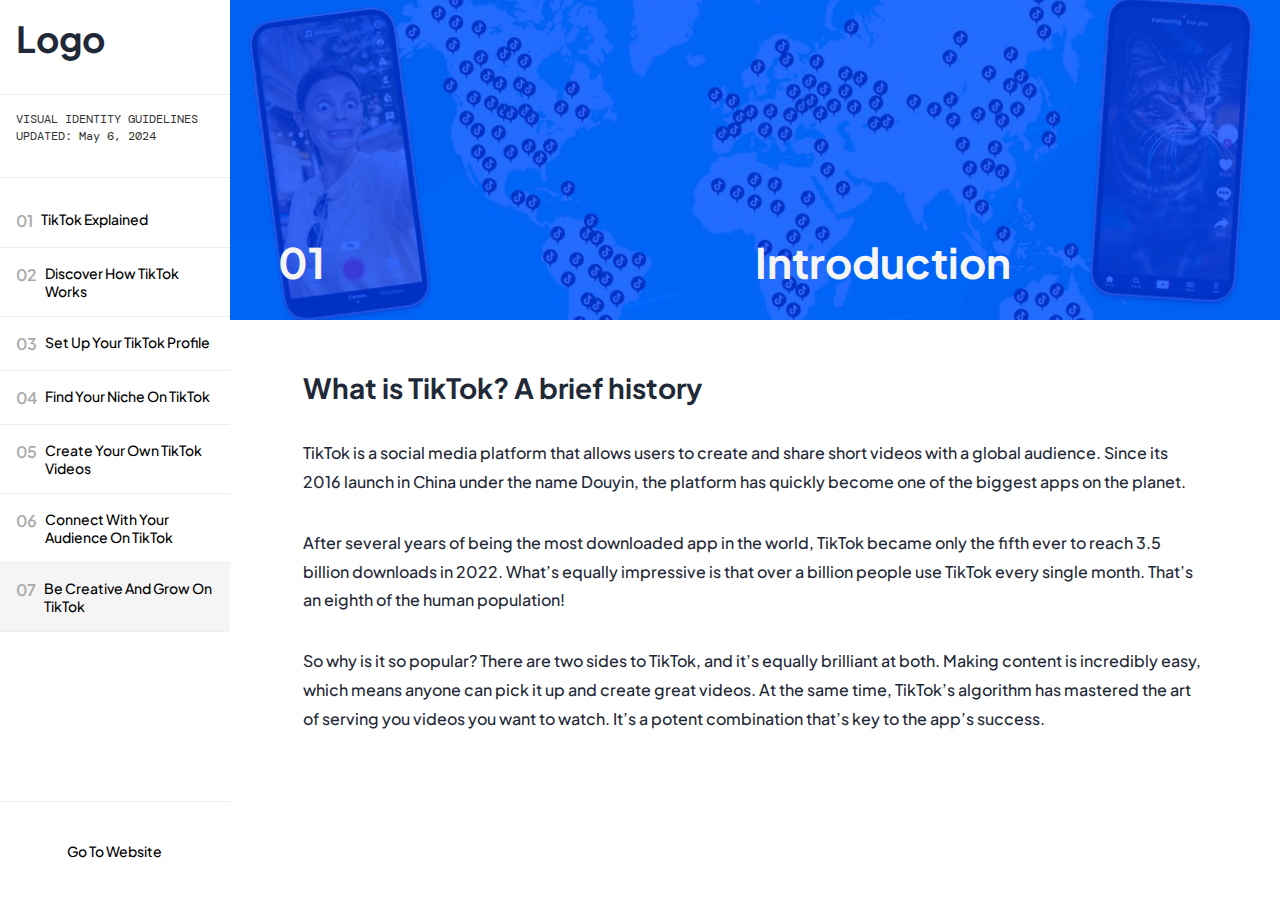
==== pages/be-creative-and-grow-on-tiktok.html @ 2a89b214 "first init" ====
<!DOCTYPE html>
<html lang="en">
    <head>
        <meta charset="UTF-8" />
        <meta name="viewport" content="width=device-width, initial-scale=1.0" />
        <title>Tiktok E6</title>

        <!-- Global styles -->
        <link rel="stylesheet" href="../styles/global.css" />
        <link rel="stylesheet" href="../styles/buttons/button.css" />
        <link rel="stylesheet" href="../styles/typography/typography.css" />
        <link rel="stylesheet" href="../styles/sidebar/sidebar.css" />
    </head>
    <body>
        <div class="container">
            <!-- Sidebar -->
            <aside class="sidebar-container">
                <!-- Sidebar header -->
                <div class="sidebar-header">
                    <!-- Logo -->
                    <div class="logo">
                        <!-- <img src="./assets/logo.png" alt="Logo" /> -->
                        <h1>Logo</h1>
                    </div>

                    <!-- Description -->
                    <div class="sidebar-description">
                        <p class="info">
                            VISUAL IDENTITY GUIDELINES UPDATED: May 6, 2024
                        </p>
                    </div>

                    <!-- Menu list -->
                    <ul class="sidebar-list">
                        <li>
                            <a href="../index.html">
                                <button class="ghost-btn">
                                    <span>01</span>
                                    <span>TikTok explained</span>
                                </button>
                            </a>
                        </li>
                        <li>
                            <a href="../pages/discover-how-tiktok-works.html">
                                <button class="ghost-btn">
                                    <span>02</span>
                                    <span>Discover how TikTok works</span>
                                </button>
                            </a>
                        </li>
                        <li>
                            <a href="../pages/setup-your-tiktok-profile.html">
                                <button class="ghost-btn">
                                    <span>03</span>
                                    <span>Set up your TikTok profile</span>
                                </button>
                            </a>
                        </li>
                        <li>
                            <a href="../pages/find-your-niche-on-tiktok.html">
                                <button class="ghost-btn">
                                    <span>04</span>
                                    <span>Find your niche on TikTok</span>
                                </button>
                            </a>
                        </li>
                        <li>
                            <a
                                href="../pages/create-your-own-tiktok-video.html"
                            >
                                <button class="ghost-btn">
                                    <span>05</span>
                                    <span>Create your own TikTok videos</span>
                                </button>
                            </a>
                        </li>
                        <li>
                            <a href="../pages/connect-with-your-audience.html">
                                <button class="ghost-btn">
                                    <span>06</span>
                                    <span
                                        >Connect with your audience on
                                        TikTok</span
                                    >
                                </button>
                            </a>
                        </li>
                        <li>
                            <a
                                href="../pages/be-creative-and-grow-on-tiktok.html"
                            >
                                <button class="ghost-btn active">
                                    <span>07</span>
                                    <span>Be creative and grow on TikTok</span>
                                </button>
                            </a>
                        </li>
                    </ul>
                </div>

                <!-- Sidebar footer -->
                <div class="sidebar-footer">
                    <button class="ghost-btn">Go to website</button>
                </div>
            </aside>

            <!-- Main container -->
            <main class="main-container">
                <header class="header-container">
                    <img src="../assets/What-is-TikTok.jpg" alt="" />
                    <div class="content">
                        <h2 class="heading-2">01</h2>
                        <h2 class="heading-2">Introduction</h2>
                    </div>
                </header>
                <div class="inner-container">
                    <h3 class="heading-3">What is TikTok? A brief history</h3>
                    <h3 class="heading-4">
                        TikTok is a social media platform that allows users to
                        create and share short videos with a global audience.
                        Since its 2016 launch in China under the name Douyin,
                        the platform has quickly become one of the biggest apps
                        on the planet.
                    </h3>
                    <h3 class="heading-4">
                        After several years of being the most downloaded app in
                        the world, TikTok became only the fifth ever to reach
                        3.5 billion downloads in 2022. What’s equally impressive
                        is that over a billion people use TikTok every single
                        month. That’s an eighth of the human population!
                    </h3>
                    <h3 class="heading-4">
                        So why is it so popular? There are two sides to TikTok,
                        and it’s equally brilliant at both. Making content is
                        incredibly easy, which means anyone can pick it up and
                        create great videos. At the same time, TikTok’s
                        algorithm has mastered the art of serving you videos you
                        want to watch. It’s a potent combination that’s key to
                        the app’s success.
                    </h3>
                </div>
            </main>
        </div>
    </body>
</html>
---- styles/global.css ----
/* Font Typography */
@import url('https://fonts.googleapis.com/css2?family=DM+Mono:ital,wght@0,300;0,400;0,500;1,300;1,400;1,500&family=Plus+Jakarta+Sans:ital,wght@0,200..800;1,200..800&display=swap');
@import url('./variables.css');

* {
    padding: 0px;
    margin: 0px;
    box-sizing: border-box;
}

body {
    font-family: var(--font-primary);
    font-size: var(--font-size-md);
    line-height: var(--line-height-md);
    color: var(--color-text);
    /* background-color: var(--color-neutral-light); */
}

h1,
h2,
h3,
h4,
h5,
h6 {
    color: var(--color-heading);
    font-family: var(--font-primary);
}

code,
pre {
    font-family: var(--font-secondary);
    background-color: var(--color-neutral-light);
    color: var(--color-neutral-dark);
    padding: var(--spacing-xs);
    border-radius: 4px;
}

a {
    text-decoration: none;
}

button {
    border: none;
    cursor: pointer;
}

/* Container */
.container {
    width: 100vw;
    height: auto;
    display: flex;
    align-items: start;
}

/* Main container */
.main-container {
    width: 100%;
    height: auto;
}

.inner-container {
    padding: 48px;
    width: 100%;
    max-width: 1000px;
    margin: 0px auto;
    height: auto;
    display: flex;
    flex-direction: column;
    gap: 32px;
}

/* Header */
.header-container {
    position: relative;
    width: 100%;
    min-height: 320px;
    background-color: var(--color-primary);
}

.header-container img {
    position: absolute;
    width: 100%;
    height: 100%;
    object-fit: cover;
}

.content {
    position: absolute;
    z-index: 88;
    width: 100%;
    height: 100%;
    background-color: #0040ffc4;
    display: grid;
    grid-template-columns: repeat(2, 1fr);
    align-items: flex-end;
    padding: 28px 48px;
}

.header-container .heading-2 {
    color: var(--color-neutral-light);
}

.markdown-editor {
    display: flex;
    gap: var(--spacing-xl);
    max-width: var(--breakpoint-lg);
    margin: 0 auto;
}

/* Responsive Typography */
@media (max-width: 768px) {
    body {
        font-size: var(--font-size-sm);
        line-height: var(--line-height-sm);
    }
}
---- styles/buttons/button.css ----
@import url('../global.css');
@import url('../variables.css');

.primary-btn {
    font-family: var(--font-secondary);
    text-transform: uppercase;
    font-size: var(--font-size-xs);
    padding: 16px 24px;
    background-color: var(--color-black);
    color: var(--color-neutral-light);
}
.primary-btn:hover {
    background-color: var(--color-neutral-dark);
}

.secondary-btn {
    font-family: var(--font-primary);
    font-size: var(--font-size-md);
    padding: 8px 24px;
    background-color: var(--color-neutral-light);
    color: var(--color-neutral-dark);
    display: flex;
    align-items: center;
    gap: 8px;
}
.secondary-btn:hover {
    background-color: var(--color-neutral-lightest);
}

.ghost-btn {
    font-weight: 500;
    font-family: var(--font-primary);
    background-color: transparent;
    font-size: var(--font-size-sm);
    padding: 8px 24px;
    color: var(--color-black);
    display: flex;
    text-align: start;
    gap: 8px;
    text-transform: capitalize;
}

.active {
    font-weight: 500;
    font-family: var(--font-primary);
    font-size: var(--font-size-sm);
    padding: 8px 24px;
    color: var(--color-black);
    display: flex;
    text-align: start;
    gap: 8px;
    text-transform: capitalize;
    background-color: var(--color-neutral-light);
}

.ghost-btn span:first-child {
    font-size: var(--font-size-md);
    font-weight: 600;
    color: #aaa;
}

.ghost-btn:hover {
    background-color: var(--color-neutral-light);
}
---- styles/typography/typography.css ----
@import url('../global.css');
@import url('../variables.css');

/* Typography */
.heading-1 {
    font-family: var(--font-primary);
    font-size: var(--font-size-2xl);
    color: var(--color-heading);
    line-height: var(--line-height-sm);
}

.heading-2 {
    font-family: var(--font-primary);
    font-size: var(--font-size-xl);
    color: var(--color-heading);
    line-height: var(--line-height-sm);
}

.heading-3 {
    font-family: var(--font-primary);
    font-size: var(--font-size-lg);
    color: var(--color-heading);
    line-height: var(--line-height-sm);
}

.heading-4 {
    font-family: var(--font-primary);
    font-size: var(--font-size-md);
    color: var(--color-heading);
    line-height: 1.8;
    font-weight: 500;
}

.heading-5 {
    font-family: var(--font-primary);
    font-size: var(--font-size-sm);
    color: var(--color-heading);
    line-height: var(--line-height-md);
}

.paragraph {
    font-family: var(--font-primary);
    font-size: var(--font-size-sm);
    color: var(--color-neutral-dark);
    line-height: var(--line-height-sm);
}

.info {
    font-family: var(--font-secondary);
    font-size: var(--font-size-xs);
    color: var(--color-neutral-dark);
    line-height: var(--line-height-sm);
}
---- styles/sidebar/sidebar.css ----
@import url('../global.css');
@import url('../variables.css');

.sidebar-container {
    position: sticky;
    left: 0px;
    top: 0px;
    width: 280px;
    min-height: 100vh;
    overflow-y: scroll;
    display: flex;
    flex-direction: column;
    justify-content: space-between;
}

.sidebar-header {
    width: 100%;
    display: flex;
    flex-direction: column;
    align-items: start;
}

.logo {
    font-size: large;
    width: 100%;
    padding: 16px 16px 32px 16px;
    border-bottom: 1px solid var(--color-neutral-lightest);
}

.sidebar-description {
    width: 100%;
    padding: 16px 16px 32px 16px;
    border-bottom: 1px solid var(--color-neutral-lightest);
}

.sidebar-list {
    padding: 16px 0px;
    width: 100%;
    display: flex;
    flex-direction: column;
}

.sidebar-list li button {
    border-bottom: 1px solid var(--color-neutral-lightest);
    width: 100%;
    padding: 16px 16px;
}

.sidebar-footer {
    padding: 32px 16px;
    display: flex;
    align-items: center;
    justify-content: center;
    border-top: 1px solid var(--color-neutral-lightest);
}
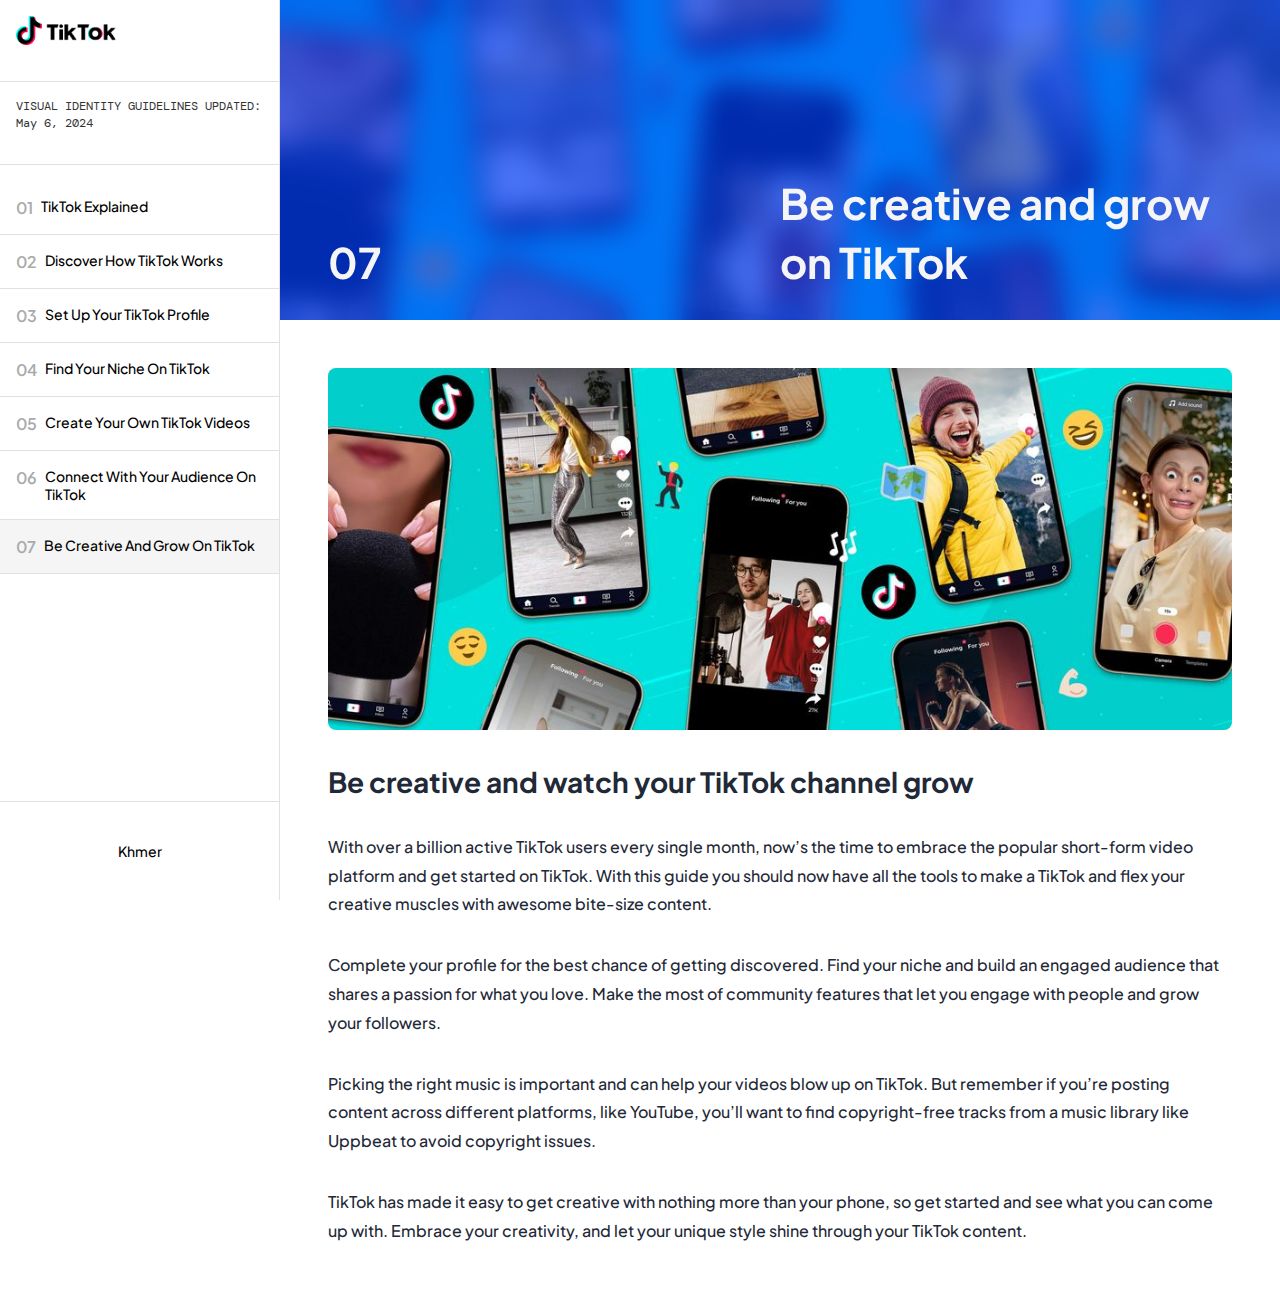
==== commit f1789a62: "sidebar & responsive" ====
--- a/pages/be-creative-and-grow-on-tiktok.html
+++ b/pages/be-creative-and-grow-on-tiktok.html
@@ -12,16 +12,21 @@
         <link rel="stylesheet" href="../styles/sidebar/sidebar.css" />
     </head>
     <body>
+        <button class="hamburger-menu" aria-label="Toggle menu">
+            <span></span>
+            <span></span>
+            <span></span>
+        </button>
+        <div class="sidebar-overlay"></div>
         <div class="container">
             <!-- Sidebar -->
             <aside class="sidebar-container">
                 <!-- Sidebar header -->
                 <div class="sidebar-header">
                     <!-- Logo -->
-                    <div class="logo">
-                        <!-- <img src="./assets/logo.png" alt="Logo" /> -->
-                        <h1>Logo</h1>
-                    </div>
+                    <a href="/" class="logo">
+                        <img src="../assets/TikTok_logo.svg.png" alt="Logo" />
+                    </a>
 
                     <!-- Description -->
                     <div class="sidebar-description">
@@ -100,46 +105,61 @@
 
                 <!-- Sidebar footer -->
                 <div class="sidebar-footer">
-                    <button class="ghost-btn">Go to website</button>
+                    <button class="ghost-btn">Khmer</button>
                 </div>
             </aside>
 
             <!-- Main container -->
             <main class="main-container">
                 <header class="header-container">
-                    <img src="../assets/What-is-TikTok.jpg" alt="" />
+                    <img src="../assets/Get-creative-on-TikTok.jpg" alt="" />
                     <div class="content">
-                        <h2 class="heading-2">01</h2>
-                        <h2 class="heading-2">Introduction</h2>
+                        <h2 class="heading-2">07</h2>
+                        <h2 class="heading-2">
+                            Be creative and grow on TikTok
+                        </h2>
                     </div>
                 </header>
                 <div class="inner-container">
-                    <h3 class="heading-3">What is TikTok? A brief history</h3>
-                    <h3 class="heading-4">
-                        TikTok is a social media platform that allows users to
-                        create and share short videos with a global audience.
-                        Since its 2016 launch in China under the name Douyin,
-                        the platform has quickly become one of the biggest apps
-                        on the planet.
+                    <img src="../assets/Get-creative-on-TikTok.jpg" alt="" />
+
+                    <h3 class="heading-3">
+                        Be creative and watch your TikTok channel grow
                     </h3>
-                    <h3 class="heading-4">
-                        After several years of being the most downloaded app in
-                        the world, TikTok became only the fifth ever to reach
-                        3.5 billion downloads in 2022. What’s equally impressive
-                        is that over a billion people use TikTok every single
-                        month. That’s an eighth of the human population!
-                    </h3>
-                    <h3 class="heading-4">
-                        So why is it so popular? There are two sides to TikTok,
-                        and it’s equally brilliant at both. Making content is
-                        incredibly easy, which means anyone can pick it up and
-                        create great videos. At the same time, TikTok’s
-                        algorithm has mastered the art of serving you videos you
-                        want to watch. It’s a potent combination that’s key to
-                        the app’s success.
-                    </h3>
+
+                    <h4 class="heading-4">
+                        With over a billion active TikTok users every single
+                        month, now’s the time to embrace the popular short-form
+                        video platform and get started on TikTok. With this
+                        guide you should now have all the tools to make a TikTok
+                        and flex your creative muscles with awesome bite-size
+                        content.
+                    </h4>
+
+                    <h4 class="heading-4">
+                        Complete your profile for the best chance of getting
+                        discovered. Find your niche and build an engaged
+                        audience that shares a passion for what you love. Make
+                        the most of community features that let you engage with
+                        people and grow your followers.
+                    </h4>
+                    <h4 class="heading-4">
+                        Picking the right music is important and can help your
+                        videos blow up on TikTok. But remember if you’re posting
+                        content across different platforms, like YouTube, you’ll
+                        want to find copyright-free tracks from a music library
+                        like Uppbeat to avoid copyright issues.
+                    </h4>
+                    <h4 class="heading-4">
+                        TikTok has made it easy to get creative with nothing
+                        more than your phone, so get started and see what you
+                        can come up with. Embrace your creativity, and let your
+                        unique style shine through your TikTok content.
+                    </h4>
                 </div>
             </main>
         </div>
+        <script src="../components/logo.js"></script>
+        <script src="../script.js"></script>
     </body>
 </html>
--- a/styles/global.css
+++ b/styles/global.css
@@ -9,6 +9,7 @@
 }
 
 body {
+    width: 100%;
     font-family: var(--font-primary);
     font-size: var(--font-size-md);
     line-height: var(--line-height-md);
@@ -36,7 +37,7 @@
 }
 
 a {
-    text-decoration: none;
+    color: var(--color-primary);
 }
 
 button {
@@ -46,7 +47,7 @@
 
 /* Container */
 .container {
-    width: 100vw;
+    width: 100%;
     height: auto;
     display: flex;
     align-items: start;
@@ -77,8 +78,17 @@
     background-color: var(--color-primary);
 }
 
+img {
+    width: 100%;
+    border-radius: 8px;
+}
+
 .header-container img {
     position: absolute;
+    top: 0px;
+    right: 0px;
+    bottom: 0px;
+    left: 0px;
     width: 100%;
     height: 100%;
     object-fit: cover;
@@ -86,10 +96,14 @@
 
 .content {
     position: absolute;
+    top: 0px;
+    right: 0px;
+    bottom: 0px;
     z-index: 88;
     width: 100%;
     height: 100%;
-    background-color: #0040ffc4;
+    background-color: #0040ffad;
+    backdrop-filter: blur(14px);
     display: grid;
     grid-template-columns: repeat(2, 1fr);
     align-items: flex-end;
@@ -107,10 +121,164 @@
     margin: 0 auto;
 }
 
-/* Responsive Typography */
+.block {
+    background-color: #dde5ff;
+    color: var(--color-neutral-dark);
+    padding: 28px;
+    border-radius: 8px;
+}
+
+.logo img {
+    width: 100px;
+    height: auto;
+}
+
 @media (max-width: 768px) {
-    body {
-        font-size: var(--font-size-sm);
-        line-height: var(--line-height-sm);
-    }
-}
+    /* Container adjustments */
+    .container {
+        position: relative;
+        width: 100%;
+    }
+
+    /* Sidebar adjustments */
+    .sidebar-container {
+        position: fixed;
+        display: none;
+        top: 0;
+        left: -100%;
+        width: 100%;
+        height: 100vh;
+        background-color: var(--color-neutral-light);
+        z-index: 1000;
+        transition: left 0.3s ease-in-out;
+        overflow-y: none;
+    }
+
+    .sidebar-container.active {
+        position: fixed;
+        left: 0;
+    }
+
+    /* Main container adjustments */
+    .main-container {
+        width: 100%;
+    }
+
+    .inner-container {
+        padding: 24px;
+        width: 100%;
+        max-width: 100%;
+    }
+
+    /* Header container adjustments */
+    .header-container {
+        min-height: 240px;
+    }
+
+    .content {
+        padding: 20px 24px;
+        grid-template-columns: 1fr;
+        gap: 8px;
+    }
+
+    /* Logo adjustments */
+    .logo img {
+        width: 80px;
+    }
+
+    /* Typography adjustments */
+    .heading-2 {
+        font-size: 24px;
+    }
+
+    .heading-3 {
+        font-size: 20px;
+    }
+
+    .heading-4 {
+        font-size: 16px;
+    }
+
+    /* Sidebar list adjustments */
+    .sidebar-list {
+        padding: 16px;
+        list-style: none;
+    }
+
+    /* Hamburger menu styles */
+    .hamburger-menu {
+        display: none;
+        position: fixed;
+        top: 20px;
+        right: 20px;
+        z-index: 1001;
+        background: #f6f6f6;
+        border-radius: 8px;
+        border: 1px solid #ccc;
+        padding: 10px;
+        cursor: pointer;
+    }
+
+    .hamburger-menu span {
+        display: block;
+        width: 24px;
+        height: 2px;
+        background-color: var(--color-text);
+        margin: 5px 0;
+        transition: 0.3s;
+    }
+
+    /* Active hamburger menu */
+    .hamburger-menu.active span:nth-child(1) {
+        transform: rotate(-45deg) translate(-5px, 6px);
+    }
+
+    .hamburger-menu.active span:nth-child(2) {
+        opacity: 0;
+    }
+
+    .hamburger-menu.active span:nth-child(3) {
+        transform: rotate(45deg) translate(-5px, -6px);
+    }
+
+    @media (max-width: 768px) {
+        .hamburger-menu {
+            display: block;
+        }
+    }
+
+    /* Overlay when sidebar is open */
+    .sidebar-overlay {
+        display: none;
+        position: fixed;
+        top: 0;
+        left: 0;
+        right: 0;
+        bottom: 0;
+        background-color: rgba(0, 0, 0, 0.5);
+        z-index: 999;
+    }
+
+    .sidebar-overlay.active {
+        display: block;
+    }
+}
+
+/* Smaller mobile devices */
+@media (max-width: 480px) {
+    .inner-container {
+        padding: 16px;
+    }
+
+    .header-container {
+        min-height: 200px;
+    }
+
+    .content {
+        padding: 16px;
+    }
+
+    .sidebar-container {
+        width: 240px;
+    }
+}
--- a/styles/sidebar/sidebar.css
+++ b/styles/sidebar/sidebar.css
@@ -2,15 +2,26 @@
 @import url('../variables.css');
 
 .sidebar-container {
-    position: sticky;
-    left: 0px;
-    top: 0px;
-    width: 280px;
+    position: relative;
+    left: 0%;
+    top: 0%;
+    max-width: 280px;
     min-height: 100vh;
-    overflow-y: scroll;
+    /* overflow-y: scroll; */
+    border-right: 1px solid var(--color-neutral-lightest);
     display: flex;
     flex-direction: column;
     justify-content: space-between;
+    transition: transform 0.3s ease-in-out;
+}
+
+.sidebar-container.active {
+    /* Show the sidebar */
+    transform: translateX(0);
+}
+.hamburger-menu {
+    /* Hide button on desktop */
+    display: none;
 }
 
 .sidebar-header {
@@ -46,6 +57,10 @@
     padding: 16px 16px;
 }
 
+.sidebar-list li a {
+    text-decoration: none;
+}
+
 .sidebar-footer {
     padding: 32px 16px;
     display: flex;
@@ -53,3 +68,18 @@
     justify-content: center;
     border-top: 1px solid var(--color-neutral-lightest);
 }
+
+@media (max-width: 768px) {
+    .sidebar-container {
+        position: fixed;
+        width: 100%;
+        max-width: 400px;
+        /* Hide sidebar by default on mobile */
+        transform: translateX(-100%);
+    }
+
+    .hamburger-menu {
+        /* Show button on mobile */
+        display: block;
+    }
+}
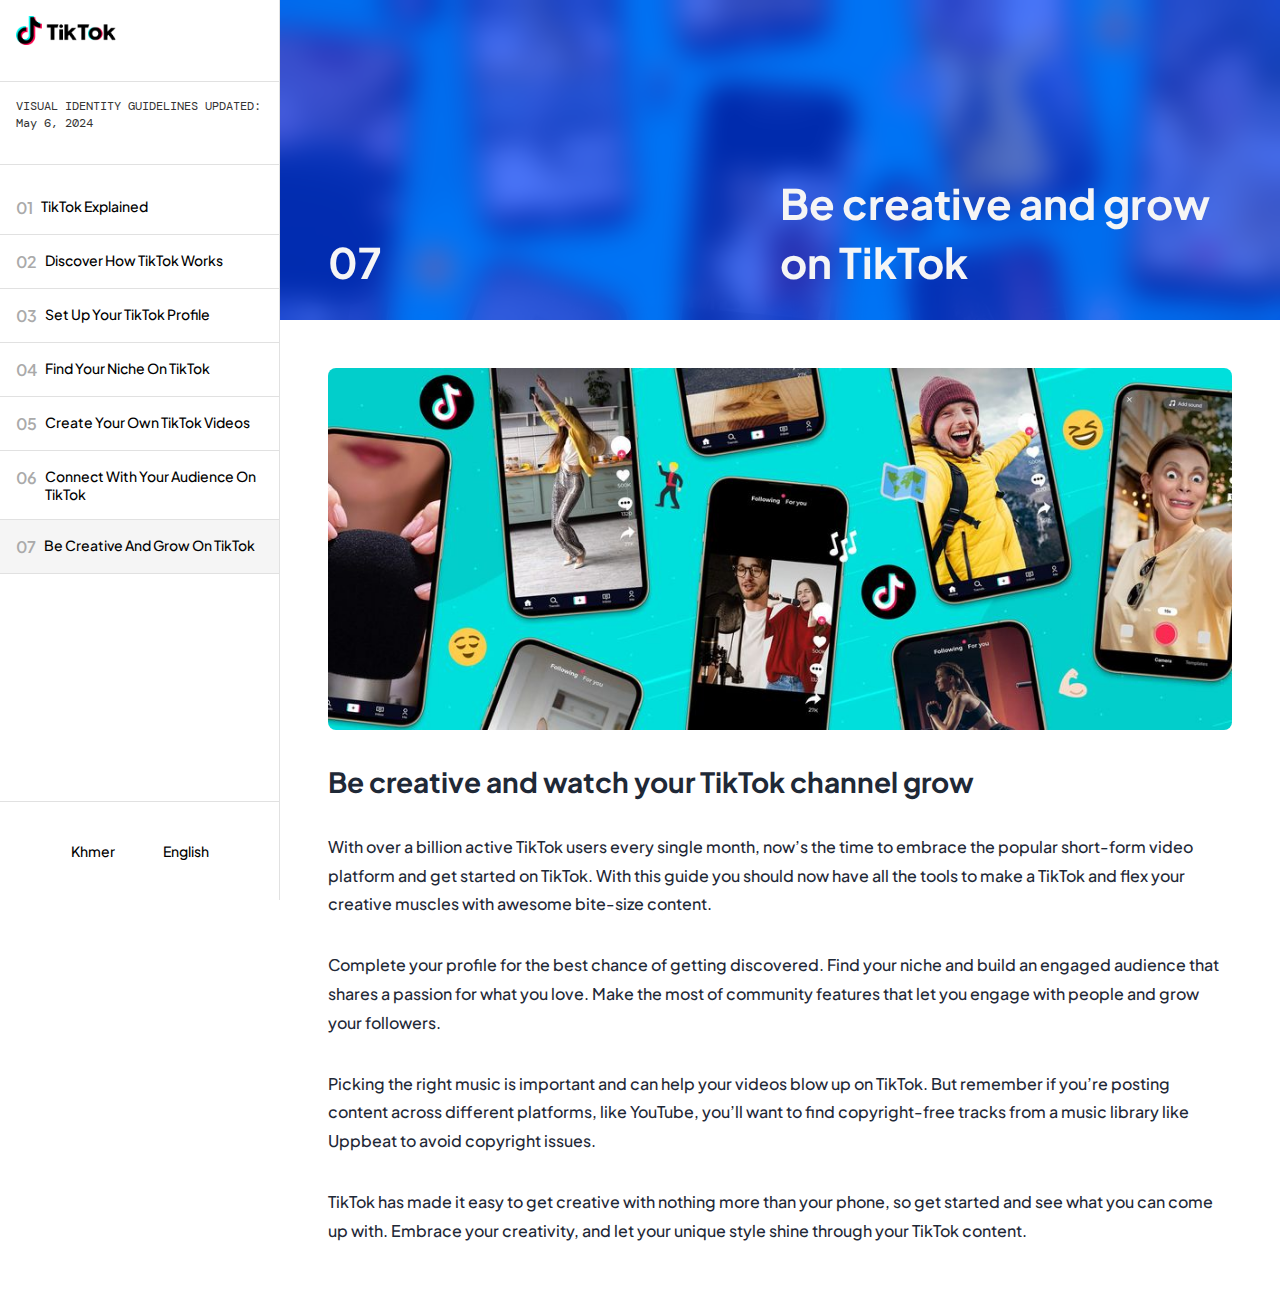
==== commit c281e2d4: "add translation function" ====
--- a/pages/be-creative-and-grow-on-tiktok.html
+++ b/pages/be-creative-and-grow-on-tiktok.html
@@ -1,165 +1,163 @@
 <!DOCTYPE html>
 <html lang="en">
-    <head>
-        <meta charset="UTF-8" />
-        <meta name="viewport" content="width=device-width, initial-scale=1.0" />
-        <title>Tiktok E6</title>
 
-        <!-- Global styles -->
-        <link rel="stylesheet" href="../styles/global.css" />
-        <link rel="stylesheet" href="../styles/buttons/button.css" />
-        <link rel="stylesheet" href="../styles/typography/typography.css" />
-        <link rel="stylesheet" href="../styles/sidebar/sidebar.css" />
-    </head>
-    <body>
-        <button class="hamburger-menu" aria-label="Toggle menu">
-            <span></span>
-            <span></span>
-            <span></span>
-        </button>
-        <div class="sidebar-overlay"></div>
-        <div class="container">
-            <!-- Sidebar -->
-            <aside class="sidebar-container">
-                <!-- Sidebar header -->
-                <div class="sidebar-header">
-                    <!-- Logo -->
-                    <a href="/" class="logo">
-                        <img src="../assets/TikTok_logo.svg.png" alt="Logo" />
-                    </a>
+<head>
+    <meta charset="UTF-8" />
+    <meta name="viewport" content="width=device-width, initial-scale=1.0" />
+    <title>Tiktok E6</title>
 
-                    <!-- Description -->
-                    <div class="sidebar-description">
-                        <p class="info">
-                            VISUAL IDENTITY GUIDELINES UPDATED: May 6, 2024
-                        </p>
-                    </div>
+    <!-- Global styles -->
+    <link rel="stylesheet" href="../styles/global.css" />
+    <link rel="stylesheet" href="../styles/buttons/button.css" />
+    <link rel="stylesheet" href="../styles/typography/typography.css" />
+    <link rel="stylesheet" href="../styles/sidebar/sidebar.css" />
+</head>
 
-                    <!-- Menu list -->
-                    <ul class="sidebar-list">
-                        <li>
-                            <a href="../index.html">
-                                <button class="ghost-btn">
-                                    <span>01</span>
-                                    <span>TikTok explained</span>
-                                </button>
-                            </a>
-                        </li>
-                        <li>
-                            <a href="../pages/discover-how-tiktok-works.html">
-                                <button class="ghost-btn">
-                                    <span>02</span>
-                                    <span>Discover how TikTok works</span>
-                                </button>
-                            </a>
-                        </li>
-                        <li>
-                            <a href="../pages/setup-your-tiktok-profile.html">
-                                <button class="ghost-btn">
-                                    <span>03</span>
-                                    <span>Set up your TikTok profile</span>
-                                </button>
-                            </a>
-                        </li>
-                        <li>
-                            <a href="../pages/find-your-niche-on-tiktok.html">
-                                <button class="ghost-btn">
-                                    <span>04</span>
-                                    <span>Find your niche on TikTok</span>
-                                </button>
-                            </a>
-                        </li>
-                        <li>
-                            <a
-                                href="../pages/create-your-own-tiktok-video.html"
-                            >
-                                <button class="ghost-btn">
-                                    <span>05</span>
-                                    <span>Create your own TikTok videos</span>
-                                </button>
-                            </a>
-                        </li>
-                        <li>
-                            <a href="../pages/connect-with-your-audience.html">
-                                <button class="ghost-btn">
-                                    <span>06</span>
-                                    <span
-                                        >Connect with your audience on
-                                        TikTok</span
-                                    >
-                                </button>
-                            </a>
-                        </li>
-                        <li>
-                            <a
-                                href="../pages/be-creative-and-grow-on-tiktok.html"
-                            >
-                                <button class="ghost-btn active">
-                                    <span>07</span>
-                                    <span>Be creative and grow on TikTok</span>
-                                </button>
-                            </a>
-                        </li>
-                    </ul>
+<body>
+    <button class="hamburger-menu" aria-label="Toggle menu">
+        <span></span>
+        <span></span>
+        <span></span>
+    </button>
+    <div class="sidebar-overlay"></div>
+    <div class="container">
+        <!-- Sidebar -->
+        <aside class="sidebar-container">
+            <!-- Sidebar header -->
+            <div class="sidebar-header">
+                <!-- Logo -->
+                <a href="/" class="logo">
+                    <img src="../assets/TikTok_logo.svg.png" alt="Logo" />
+                </a>
+
+                <!-- Description -->
+                <div class="sidebar-description">
+                    <p class="info">
+                        VISUAL IDENTITY GUIDELINES UPDATED: May 6, 2024
+                    </p>
                 </div>
 
-                <!-- Sidebar footer -->
-                <div class="sidebar-footer">
-                    <button class="ghost-btn">Khmer</button>
+                <!-- Menu list -->
+                <ul class="sidebar-list">
+                    <li>
+                        <a href="../index.html">
+                            <button class="ghost-btn">
+                                <span>01</span>
+                                <span>TikTok explained</span>
+                            </button>
+                        </a>
+                    </li>
+                    <li>
+                        <a href="../pages/discover-how-tiktok-works.html">
+                            <button class="ghost-btn">
+                                <span>02</span>
+                                <span>Discover how TikTok works</span>
+                            </button>
+                        </a>
+                    </li>
+                    <li>
+                        <a href="../pages/setup-your-tiktok-profile.html">
+                            <button class="ghost-btn">
+                                <span>03</span>
+                                <span>Set up your TikTok profile</span>
+                            </button>
+                        </a>
+                    </li>
+                    <li>
+                        <a href="../pages/find-your-niche-on-tiktok.html">
+                            <button class="ghost-btn">
+                                <span>04</span>
+                                <span>Find your niche on TikTok</span>
+                            </button>
+                        </a>
+                    </li>
+                    <li>
+                        <a href="../pages/create-your-own-tiktok-video.html">
+                            <button class="ghost-btn">
+                                <span>05</span>
+                                <span>Create your own TikTok videos</span>
+                            </button>
+                        </a>
+                    </li>
+                    <li>
+                        <a href="../pages/connect-with-your-audience.html">
+                            <button class="ghost-btn">
+                                <span>06</span>
+                                <span>Connect with your audience on
+                                    TikTok</span>
+                            </button>
+                        </a>
+                    </li>
+                    <li>
+                        <a href="../pages/be-creative-and-grow-on-tiktok.html">
+                            <button class="ghost-btn active">
+                                <span>07</span>
+                                <span>Be creative and grow on TikTok</span>
+                            </button>
+                        </a>
+                    </li>
+                </ul>
+            </div>
+
+            <!-- Sidebar footer -->
+            <div class="sidebar-footer">
+                <button class="ghost-btn" id="translateKhmer">Khmer</button>
+                <button class="ghost-btn" id="translateEnglish">English</button>
+            </div>
+        </aside>
+
+        <!-- Main container -->
+        <main class="main-container">
+            <header class="header-container">
+                <img src="../assets/Get-creative-on-TikTok.jpg" alt="" />
+                <div class="content">
+                    <h2 class="heading-2">07</h2>
+                    <h2 class="heading-2" data-translate="introduction_7">
+                        Be creative and grow on TikTok
+                    </h2>
                 </div>
-            </aside>
+            </header>
+            <div class="inner-container">
+                <img src="../assets/Get-creative-on-TikTok.jpg" alt="" />
 
-            <!-- Main container -->
-            <main class="main-container">
-                <header class="header-container">
-                    <img src="../assets/Get-creative-on-TikTok.jpg" alt="" />
-                    <div class="content">
-                        <h2 class="heading-2">07</h2>
-                        <h2 class="heading-2">
-                            Be creative and grow on TikTok
-                        </h2>
-                    </div>
-                </header>
-                <div class="inner-container">
-                    <img src="../assets/Get-creative-on-TikTok.jpg" alt="" />
+                <h3 class="heading-3" data-translate="heading_71">
+                    Be creative and watch your TikTok channel grow
+                </h3>
 
-                    <h3 class="heading-3">
-                        Be creative and watch your TikTok channel grow
-                    </h3>
+                <h4 class="heading-4" data-translate="paragraph_72">
+                    With over a billion active TikTok users every single
+                    month, now’s the time to embrace the popular short-form
+                    video platform and get started on TikTok. With this
+                    guide you should now have all the tools to make a TikTok
+                    and flex your creative muscles with awesome bite-size
+                    content.
+                </h4>
 
-                    <h4 class="heading-4">
-                        With over a billion active TikTok users every single
-                        month, now’s the time to embrace the popular short-form
-                        video platform and get started on TikTok. With this
-                        guide you should now have all the tools to make a TikTok
-                        and flex your creative muscles with awesome bite-size
-                        content.
-                    </h4>
+                <h4 class="heading-4" data-translate="paragraph_73">
+                    Complete your profile for the best chance of getting
+                    discovered. Find your niche and build an engaged
+                    audience that shares a passion for what you love. Make
+                    the most of community features that let you engage with
+                    people and grow your followers.
+                </h4>
+                <h4 class="heading-4" data-translate="paragraph_74">
+                    Picking the right music is important and can help your
+                    videos blow up on TikTok. But remember if you’re posting
+                    content across different platforms, like YouTube, you’ll
+                    want to find copyright-free tracks from a music library
+                    like Uppbeat to avoid copyright issues.
+                </h4>
+                <h4 class="heading-4" data-translate="heading_75">
+                    TikTok has made it easy to get creative with nothing
+                    more than your phone, so get started and see what you
+                    can come up with. Embrace your creativity, and let your
+                    unique style shine through your TikTok content.
+                </h4>
+            </div>
+        </main>
+    </div>
+    <script src="../script.js" type="module"></script>
+    <script src="../components/logo.js"></script>
+</body>
 
-                    <h4 class="heading-4">
-                        Complete your profile for the best chance of getting
-                        discovered. Find your niche and build an engaged
-                        audience that shares a passion for what you love. Make
-                        the most of community features that let you engage with
-                        people and grow your followers.
-                    </h4>
-                    <h4 class="heading-4">
-                        Picking the right music is important and can help your
-                        videos blow up on TikTok. But remember if you’re posting
-                        content across different platforms, like YouTube, you’ll
-                        want to find copyright-free tracks from a music library
-                        like Uppbeat to avoid copyright issues.
-                    </h4>
-                    <h4 class="heading-4">
-                        TikTok has made it easy to get creative with nothing
-                        more than your phone, so get started and see what you
-                        can come up with. Embrace your creativity, and let your
-                        unique style shine through your TikTok content.
-                    </h4>
-                </div>
-            </main>
-        </div>
-        <script src="../components/logo.js"></script>
-        <script src="../script.js"></script>
-    </body>
-</html>
+</html>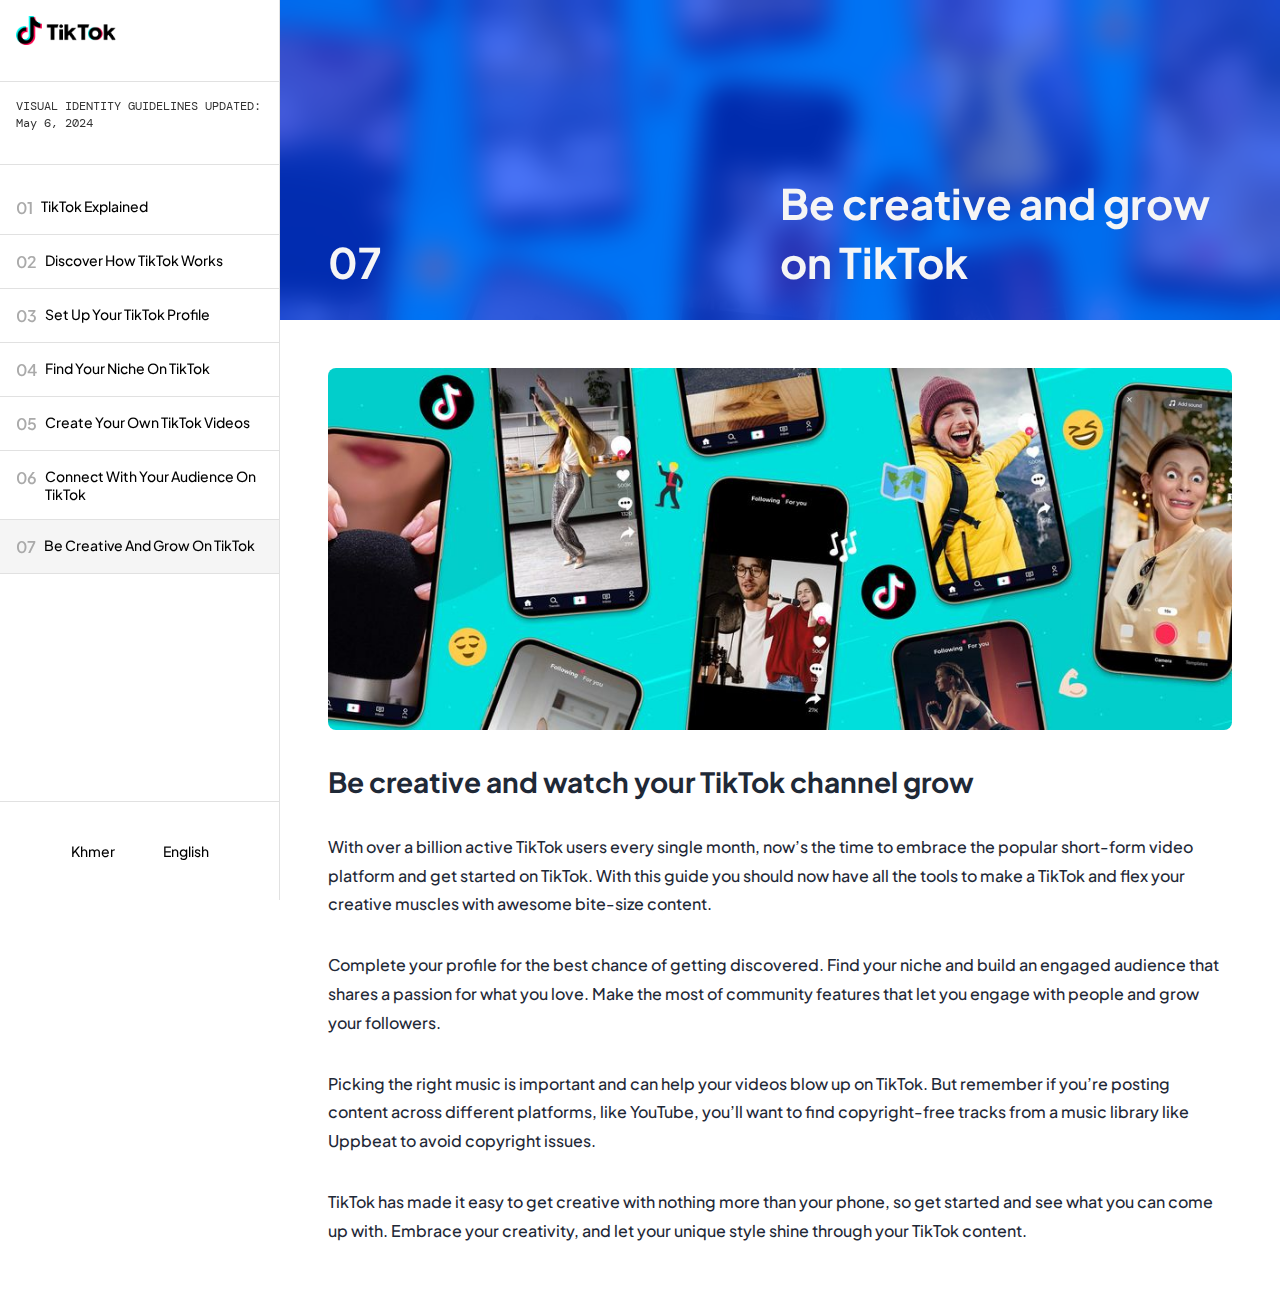
==== commit 720fe191: "fix translation" ====
--- a/pages/be-creative-and-grow-on-tiktok.html
+++ b/pages/be-creative-and-grow-on-tiktok.html
@@ -111,7 +111,7 @@
             <header class="header-container">
                 <img src="../assets/Get-creative-on-TikTok.jpg" alt="" />
                 <div class="content">
-                    <h2 class="heading-2">07</h2>
+                    <h2 class="heading-2" data-translate="number7">07</h2>
                     <h2 class="heading-2" data-translate="introduction_7">
                         Be creative and grow on TikTok
                     </h2>
--- a/styles/sidebar/sidebar.css
+++ b/styles/sidebar/sidebar.css
@@ -1,85 +1,85 @@
-@import url('../global.css');
-@import url('../variables.css');
+@import url("../global.css");
+@import url("../variables.css");
 
 .sidebar-container {
-    position: relative;
-    left: 0%;
-    top: 0%;
-    max-width: 280px;
-    min-height: 100vh;
-    /* overflow-y: scroll; */
-    border-right: 1px solid var(--color-neutral-lightest);
-    display: flex;
-    flex-direction: column;
-    justify-content: space-between;
-    transition: transform 0.3s ease-in-out;
+  position: sticky;
+  left: 0%;
+  top: 0%;
+  max-width: 280px;
+  min-height: 100vh;
+  /* overflow-y: scroll; */
+  border-right: 1px solid var(--color-neutral-lightest);
+  display: flex;
+  flex-direction: column;
+  justify-content: space-between;
+  transition: transform 0.3s ease-in-out;
 }
 
 .sidebar-container.active {
-    /* Show the sidebar */
-    transform: translateX(0);
+  /* Show the sidebar */
+  transform: translateX(0);
 }
 .hamburger-menu {
-    /* Hide button on desktop */
-    display: none;
+  /* Hide button on desktop */
+  display: none;
 }
 
 .sidebar-header {
-    width: 100%;
-    display: flex;
-    flex-direction: column;
-    align-items: start;
+  width: 100%;
+  display: flex;
+  flex-direction: column;
+  align-items: start;
 }
 
 .logo {
-    font-size: large;
-    width: 100%;
-    padding: 16px 16px 32px 16px;
-    border-bottom: 1px solid var(--color-neutral-lightest);
+  font-size: large;
+  width: 100%;
+  padding: 16px 16px 32px 16px;
+  border-bottom: 1px solid var(--color-neutral-lightest);
 }
 
 .sidebar-description {
-    width: 100%;
-    padding: 16px 16px 32px 16px;
-    border-bottom: 1px solid var(--color-neutral-lightest);
+  width: 100%;
+  padding: 16px 16px 32px 16px;
+  border-bottom: 1px solid var(--color-neutral-lightest);
 }
 
 .sidebar-list {
-    padding: 16px 0px;
-    width: 100%;
-    display: flex;
-    flex-direction: column;
+  padding: 16px 0px;
+  width: 100%;
+  display: flex;
+  flex-direction: column;
 }
 
 .sidebar-list li button {
-    border-bottom: 1px solid var(--color-neutral-lightest);
-    width: 100%;
-    padding: 16px 16px;
+  border-bottom: 1px solid var(--color-neutral-lightest);
+  width: 100%;
+  padding: 16px 16px;
 }
 
 .sidebar-list li a {
-    text-decoration: none;
+  text-decoration: none;
 }
 
 .sidebar-footer {
-    padding: 32px 16px;
-    display: flex;
-    align-items: center;
-    justify-content: center;
-    border-top: 1px solid var(--color-neutral-lightest);
+  padding: 32px 16px;
+  display: flex;
+  align-items: center;
+  justify-content: center;
+  border-top: 1px solid var(--color-neutral-lightest);
 }
 
 @media (max-width: 768px) {
-    .sidebar-container {
-        position: fixed;
-        width: 100%;
-        max-width: 400px;
-        /* Hide sidebar by default on mobile */
-        transform: translateX(-100%);
-    }
+  .sidebar-container {
+    position: fixed;
+    width: 100%;
+    max-width: 400px;
+    /* Hide sidebar by default on mobile */
+    transform: translateX(-100%);
+  }
 
-    .hamburger-menu {
-        /* Show button on mobile */
-        display: block;
-    }
+  .hamburger-menu {
+    /* Show button on mobile */
+    display: block;
+  }
 }
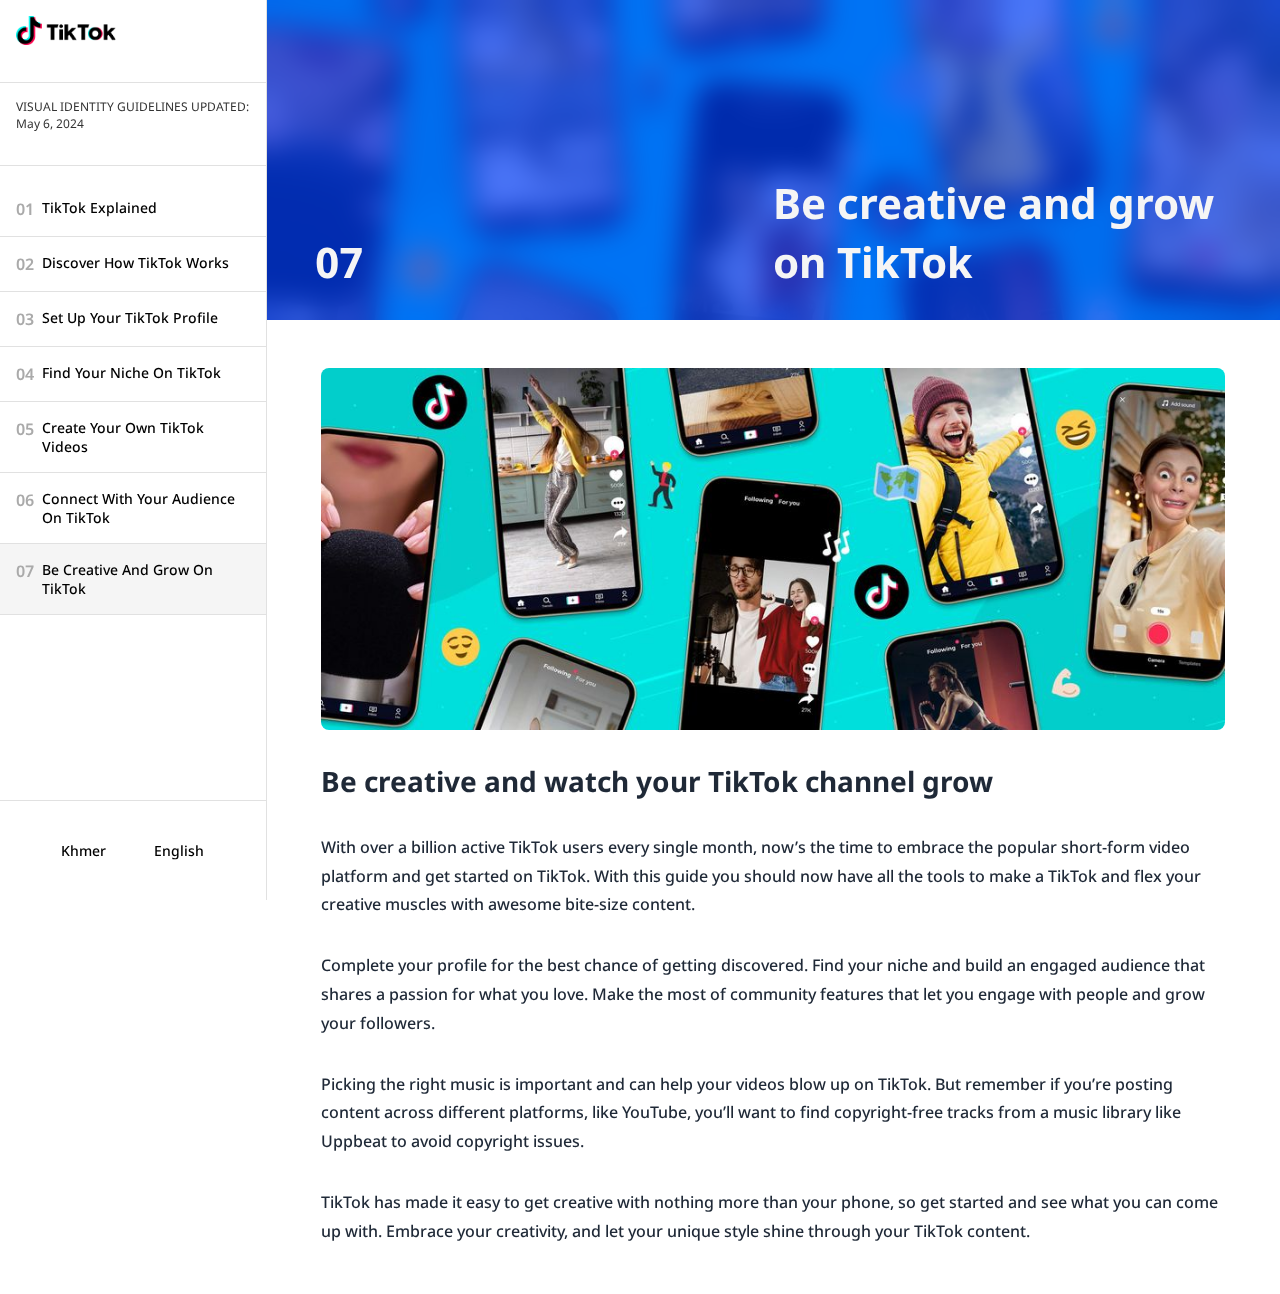
==== commit d2516b44: "add the aos animate" ====
--- a/pages/be-creative-and-grow-on-tiktok.html
+++ b/pages/be-creative-and-grow-on-tiktok.html
@@ -1,163 +1,178 @@
 <!DOCTYPE html>
 <html lang="en">
+    <head>
+        <meta charset="UTF-8" />
+        <meta name="viewport" content="width=device-width, initial-scale=1.0" />
+        <title>Tiktok E6</title>
 
-<head>
-    <meta charset="UTF-8" />
-    <meta name="viewport" content="width=device-width, initial-scale=1.0" />
-    <title>Tiktok E6</title>
+        <!-- Global styles -->
+        <link rel="stylesheet" href="../styles/global.css" />
+        <link rel="stylesheet" href="../styles/buttons/button.css" />
+        <link rel="stylesheet" href="../styles/typography/typography.css" />
+        <link rel="stylesheet" href="../styles/sidebar/sidebar.css" />
+        <link rel="stylesheet" href="https://unpkg.com/aos@next/dist/aos.css" />
+    </head>
 
-    <!-- Global styles -->
-    <link rel="stylesheet" href="../styles/global.css" />
-    <link rel="stylesheet" href="../styles/buttons/button.css" />
-    <link rel="stylesheet" href="../styles/typography/typography.css" />
-    <link rel="stylesheet" href="../styles/sidebar/sidebar.css" />
-</head>
+    <body>
+        <button class="hamburger-menu" aria-label="Toggle menu">
+            <span></span>
+            <span></span>
+            <span></span>
+        </button>
+        <div class="sidebar-overlay"></div>
+        <div class="container">
+            <!-- Sidebar -->
+            <aside class="sidebar-container">
+                <!-- Sidebar header -->
+                <div class="sidebar-header">
+                    <!-- Logo -->
+                    <a href="/" class="logo">
+                        <img src="../assets/TikTok_logo.svg.png" alt="Logo" />
+                    </a>
 
-<body>
-    <button class="hamburger-menu" aria-label="Toggle menu">
-        <span></span>
-        <span></span>
-        <span></span>
-    </button>
-    <div class="sidebar-overlay"></div>
-    <div class="container">
-        <!-- Sidebar -->
-        <aside class="sidebar-container">
-            <!-- Sidebar header -->
-            <div class="sidebar-header">
-                <!-- Logo -->
-                <a href="/" class="logo">
-                    <img src="../assets/TikTok_logo.svg.png" alt="Logo" />
-                </a>
+                    <!-- Description -->
+                    <div class="sidebar-description">
+                        <p class="info">
+                            VISUAL IDENTITY GUIDELINES UPDATED: May 6, 2024
+                        </p>
+                    </div>
 
-                <!-- Description -->
-                <div class="sidebar-description">
-                    <p class="info">
-                        VISUAL IDENTITY GUIDELINES UPDATED: May 6, 2024
-                    </p>
+                    <!-- Menu list -->
+                    <ul class="sidebar-list">
+                        <li>
+                            <a href="../index.html">
+                                <button class="ghost-btn">
+                                    <span>01</span>
+                                    <span>TikTok explained</span>
+                                </button>
+                            </a>
+                        </li>
+                        <li>
+                            <a href="../pages/discover-how-tiktok-works.html">
+                                <button class="ghost-btn">
+                                    <span>02</span>
+                                    <span>Discover how TikTok works</span>
+                                </button>
+                            </a>
+                        </li>
+                        <li>
+                            <a href="../pages/setup-your-tiktok-profile.html">
+                                <button class="ghost-btn">
+                                    <span>03</span>
+                                    <span>Set up your TikTok profile</span>
+                                </button>
+                            </a>
+                        </li>
+                        <li>
+                            <a href="../pages/find-your-niche-on-tiktok.html">
+                                <button class="ghost-btn">
+                                    <span>04</span>
+                                    <span>Find your niche on TikTok</span>
+                                </button>
+                            </a>
+                        </li>
+                        <li>
+                            <a
+                                href="../pages/create-your-own-tiktok-video.html"
+                            >
+                                <button class="ghost-btn">
+                                    <span>05</span>
+                                    <span>Create your own TikTok videos</span>
+                                </button>
+                            </a>
+                        </li>
+                        <li>
+                            <a href="../pages/connect-with-your-audience.html">
+                                <button class="ghost-btn">
+                                    <span>06</span>
+                                    <span
+                                        >Connect with your audience on
+                                        TikTok</span
+                                    >
+                                </button>
+                            </a>
+                        </li>
+                        <li>
+                            <a
+                                href="../pages/be-creative-and-grow-on-tiktok.html"
+                            >
+                                <button class="ghost-btn active">
+                                    <span>07</span>
+                                    <span>Be creative and grow on TikTok</span>
+                                </button>
+                            </a>
+                        </li>
+                    </ul>
                 </div>
 
-                <!-- Menu list -->
-                <ul class="sidebar-list">
-                    <li>
-                        <a href="../index.html">
-                            <button class="ghost-btn">
-                                <span>01</span>
-                                <span>TikTok explained</span>
-                            </button>
-                        </a>
-                    </li>
-                    <li>
-                        <a href="../pages/discover-how-tiktok-works.html">
-                            <button class="ghost-btn">
-                                <span>02</span>
-                                <span>Discover how TikTok works</span>
-                            </button>
-                        </a>
-                    </li>
-                    <li>
-                        <a href="../pages/setup-your-tiktok-profile.html">
-                            <button class="ghost-btn">
-                                <span>03</span>
-                                <span>Set up your TikTok profile</span>
-                            </button>
-                        </a>
-                    </li>
-                    <li>
-                        <a href="../pages/find-your-niche-on-tiktok.html">
-                            <button class="ghost-btn">
-                                <span>04</span>
-                                <span>Find your niche on TikTok</span>
-                            </button>
-                        </a>
-                    </li>
-                    <li>
-                        <a href="../pages/create-your-own-tiktok-video.html">
-                            <button class="ghost-btn">
-                                <span>05</span>
-                                <span>Create your own TikTok videos</span>
-                            </button>
-                        </a>
-                    </li>
-                    <li>
-                        <a href="../pages/connect-with-your-audience.html">
-                            <button class="ghost-btn">
-                                <span>06</span>
-                                <span>Connect with your audience on
-                                    TikTok</span>
-                            </button>
-                        </a>
-                    </li>
-                    <li>
-                        <a href="../pages/be-creative-and-grow-on-tiktok.html">
-                            <button class="ghost-btn active">
-                                <span>07</span>
-                                <span>Be creative and grow on TikTok</span>
-                            </button>
-                        </a>
-                    </li>
-                </ul>
-            </div>
+                <!-- Sidebar footer -->
+                <div class="sidebar-footer">
+                    <button class="ghost-btn" id="translateKhmer">Khmer</button>
+                    <button class="ghost-btn" id="translateEnglish">
+                        English
+                    </button>
+                </div>
+            </aside>
 
-            <!-- Sidebar footer -->
-            <div class="sidebar-footer">
-                <button class="ghost-btn" id="translateKhmer">Khmer</button>
-                <button class="ghost-btn" id="translateEnglish">English</button>
-            </div>
-        </aside>
+            <!-- Main container -->
+            <main class="main-container">
+                <header class="header-container">
+                    <img src="../assets/Get-creative-on-TikTok.jpg" alt="" />
+                    <div class="content">
+                        <h2 class="heading-2" data-translate="number7">07</h2>
+                        <h2 class="heading-2" data-translate="introduction_7">
+                            Be creative and grow on TikTok
+                        </h2>
+                    </div>
+                </header>
+                <div
+                    class="inner-container"
+                    data-aos="fade-up"
+                    data-aos-duration="800"
+                >
+                    <img src="../assets/Get-creative-on-TikTok.jpg" alt="" />
 
-        <!-- Main container -->
-        <main class="main-container">
-            <header class="header-container">
-                <img src="../assets/Get-creative-on-TikTok.jpg" alt="" />
-                <div class="content">
-                    <h2 class="heading-2" data-translate="number7">07</h2>
-                    <h2 class="heading-2" data-translate="introduction_7">
-                        Be creative and grow on TikTok
-                    </h2>
+                    <h3 class="heading-3" data-translate="heading_71">
+                        Be creative and watch your TikTok channel grow
+                    </h3>
+
+                    <h4 class="heading-4" data-translate="paragraph_72">
+                        With over a billion active TikTok users every single
+                        month, now’s the time to embrace the popular short-form
+                        video platform and get started on TikTok. With this
+                        guide you should now have all the tools to make a TikTok
+                        and flex your creative muscles with awesome bite-size
+                        content.
+                    </h4>
+
+                    <h4 class="heading-4" data-translate="paragraph_73">
+                        Complete your profile for the best chance of getting
+                        discovered. Find your niche and build an engaged
+                        audience that shares a passion for what you love. Make
+                        the most of community features that let you engage with
+                        people and grow your followers.
+                    </h4>
+                    <h4 class="heading-4" data-translate="paragraph_74">
+                        Picking the right music is important and can help your
+                        videos blow up on TikTok. But remember if you’re posting
+                        content across different platforms, like YouTube, you’ll
+                        want to find copyright-free tracks from a music library
+                        like Uppbeat to avoid copyright issues.
+                    </h4>
+                    <h4 class="heading-4" data-translate="heading_75">
+                        TikTok has made it easy to get creative with nothing
+                        more than your phone, so get started and see what you
+                        can come up with. Embrace your creativity, and let your
+                        unique style shine through your TikTok content.
+                    </h4>
                 </div>
-            </header>
-            <div class="inner-container">
-                <img src="../assets/Get-creative-on-TikTok.jpg" alt="" />
-
-                <h3 class="heading-3" data-translate="heading_71">
-                    Be creative and watch your TikTok channel grow
-                </h3>
-
-                <h4 class="heading-4" data-translate="paragraph_72">
-                    With over a billion active TikTok users every single
-                    month, now’s the time to embrace the popular short-form
-                    video platform and get started on TikTok. With this
-                    guide you should now have all the tools to make a TikTok
-                    and flex your creative muscles with awesome bite-size
-                    content.
-                </h4>
-
-                <h4 class="heading-4" data-translate="paragraph_73">
-                    Complete your profile for the best chance of getting
-                    discovered. Find your niche and build an engaged
-                    audience that shares a passion for what you love. Make
-                    the most of community features that let you engage with
-                    people and grow your followers.
-                </h4>
-                <h4 class="heading-4" data-translate="paragraph_74">
-                    Picking the right music is important and can help your
-                    videos blow up on TikTok. But remember if you’re posting
-                    content across different platforms, like YouTube, you’ll
-                    want to find copyright-free tracks from a music library
-                    like Uppbeat to avoid copyright issues.
-                </h4>
-                <h4 class="heading-4" data-translate="heading_75">
-                    TikTok has made it easy to get creative with nothing
-                    more than your phone, so get started and see what you
-                    can come up with. Embrace your creativity, and let your
-                    unique style shine through your TikTok content.
-                </h4>
-            </div>
-        </main>
-    </div>
-    <script src="../script.js" type="module"></script>
-    <script src="../components/logo.js"></script>
-</body>
-
-</html>+            </main>
+        </div>
+        <script src="../script.js" type="module"></script>
+        <script src="../components/logo.js"></script>
+        <script src="https://unpkg.com/aos@next/dist/aos.js"></script>
+        <script>
+            AOS.init();
+        </script>
+    </body>
+</html>
--- a/styles/global.css
+++ b/styles/global.css
@@ -1,5 +1,5 @@
 /* Font Typography */
-@import url('https://fonts.googleapis.com/css2?family=DM+Mono:ital,wght@0,300;0,400;0,500;1,300;1,400;1,500&family=Plus+Jakarta+Sans:ital,wght@0,200..800;1,200..800&display=swap');
+@import url('https://fonts.googleapis.com/css2?family=Khmer&family=Noto+Sans+Khmer:wght@100..900&family=Open+Sans:ital,wght@0,300..800;1,300..800&family=Poppins:ital,wght@0,100;0,200;0,300;0,400;0,500;0,600;0,700;0,800;0,900;1,100;1,200;1,300;1,400;1,500;1,600;1,700;1,800;1,900&display=swap');
 @import url('./variables.css');
 
 * {
@@ -10,7 +10,8 @@
 
 body {
     width: 100%;
-    font-family: var(--font-primary);
+    font-family: 'Plus Jakarta Sans', 'Noto Sans Khmer', sans-serif;
+
     font-size: var(--font-size-md);
     line-height: var(--line-height-md);
     color: var(--color-text);
